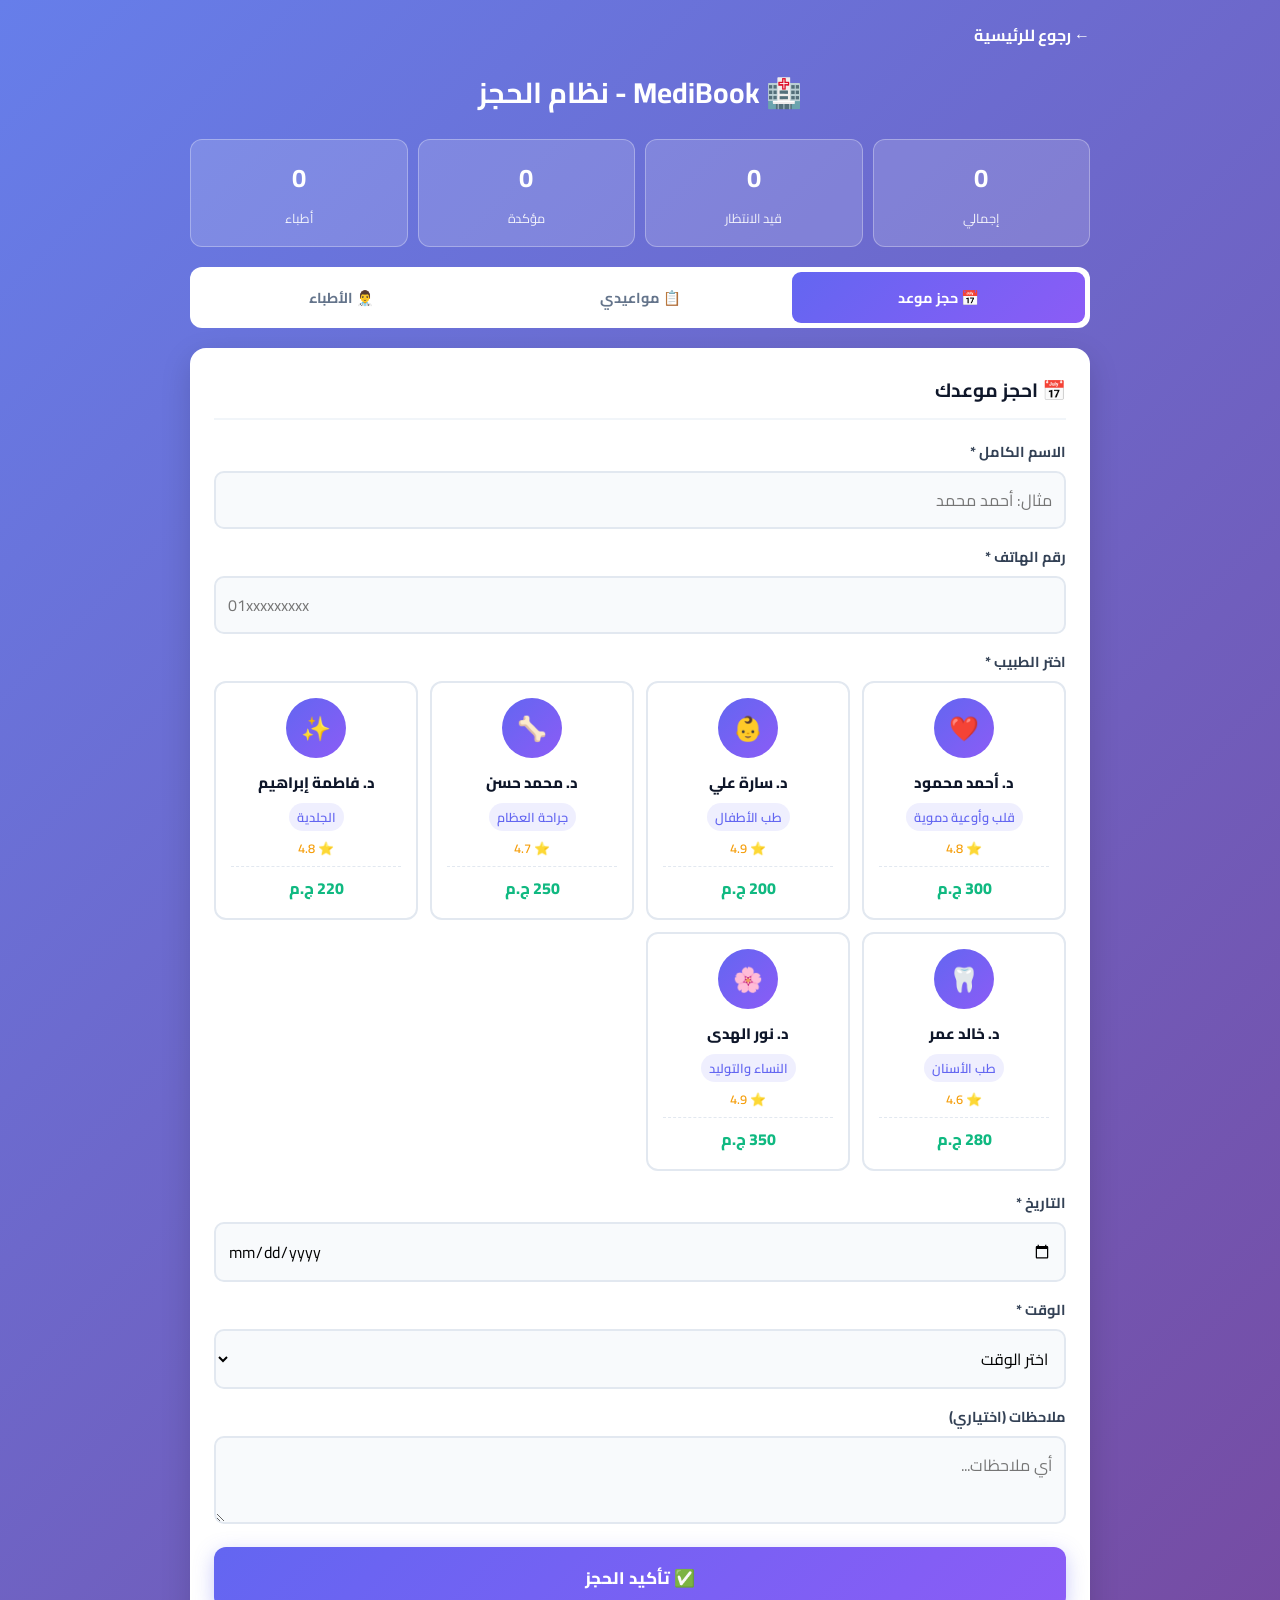
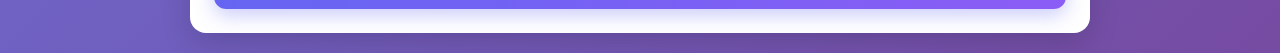
==== app.html @ c93f9eae "first upload first upload" ====
<!DOCTYPE html>
<html lang="ar" dir="rtl">
<head>
<meta charset="UTF-8">
<meta name="viewport" content="width=device-width, initial-scale=1.0">
<title>MediBook - حجز موعد</title>
<link href="https://fonts.googleapis.com/css2?family=Cairo:wght@400;700;800&display=swap" rel="stylesheet">
<style>
*{margin:0;padding:0;box-sizing:border-box;font-family:'Cairo',sans-serif}
body{background:linear-gradient(135deg,#667eea,#764ba2);min-height:100vh;padding:20px;color:#0f172a}
.wrap{max-width:900px;margin:0 auto}
h1{color:white;text-align:center;margin-bottom:20px;font-size:1.8rem}
.stats{display:grid;grid-template-columns:repeat(4,1fr);gap:10px;margin-bottom:20px}
.st{background:rgba(255,255,255,0.15);padding:14px;border-radius:12px;color:white;text-align:center;border:1px solid rgba(255,255,255,0.3)}
.st b{display:block;font-size:1.6rem}
.st span{font-size:0.8rem;opacity:0.9}
.tabs{display:flex;background:white;border-radius:12px;padding:5px;margin-bottom:20px;gap:5px}
.tab{flex:1;padding:12px;border:none;background:transparent;border-radius:9px;font-weight:700;color:#64748b;cursor:pointer;font-family:inherit;font-size:0.9rem}
.tab.on{background:linear-gradient(135deg,#6366f1,#8b5cf6);color:white}
.panel{background:white;border-radius:16px;padding:24px;box-shadow:0 10px 30px rgba(0,0,0,0.15);display:none}
.panel.on{display:block}
h2{font-size:1.2rem;margin-bottom:18px;padding-bottom:10px;border-bottom:2px solid #f1f5f9;color:#0f172a}
label{display:block;margin-bottom:6px;font-weight:700;color:#334155;font-size:0.9rem}
input,select,textarea{width:100%;padding:12px;border:2px solid #e2e8f0;border-radius:10px;font-size:1rem;font-family:inherit;background:#f8fafc;margin-bottom:14px}
input:focus,select:focus,textarea:focus{outline:none;border-color:#6366f1;background:white}
.grid{display:grid;grid-template-columns:repeat(auto-fill,minmax(180px,1fr));gap:12px;margin-bottom:18px}
.doc{border:2px solid #e2e8f0;border-radius:12px;padding:15px;text-align:center;cursor:pointer;position:relative;transition:0.3s}
.doc:hover{border-color:#6366f1;transform:translateY(-3px)}
.doc.sel{border-color:#6366f1;background:rgba(99,102,241,0.05);box-shadow:0 0 0 3px rgba(99,102,241,0.15)}
.doc.sel::after{content:'✓';position:absolute;top:8px;left:8px;background:#10b981;color:white;width:24px;height:24px;border-radius:50%;display:flex;align-items:center;justify-content:center;font-weight:bold;font-size:0.85rem}
.av{width:60px;height:60px;border-radius:50%;background:linear-gradient(135deg,#6366f1,#8b5cf6);color:white;display:flex;align-items:center;justify-content:center;font-size:1.5rem;margin:0 auto 10px}
.nm{font-weight:800;font-size:0.95rem;margin-bottom:4px}
.sp{color:#6366f1;font-size:0.8rem;font-weight:600;background:rgba(99,102,241,0.1);padding:2px 8px;border-radius:15px;display:inline-block;margin-bottom:5px}
.rt{color:#f59e0b;font-size:0.8rem;font-weight:600}
.pr{color:#10b981;font-weight:800;margin-top:6px;padding-top:6px;border-top:1px dashed #e2e8f0}
.btn{width:100%;padding:15px;background:linear-gradient(135deg,#6366f1,#8b5cf6);color:white;border:none;border-radius:12px;font-size:1.05rem;font-weight:800;cursor:pointer;font-family:inherit;box-shadow:0 6px 20px rgba(99,102,241,0.35)}
.btn:hover{transform:translateY(-2px);box-shadow:0 10px 30px rgba(99,102,241,0.5)}
.apt{border:2px solid #e2e8f0;border-radius:12px;padding:16px;margin-bottom:12px;display:flex;justify-content:space-between;gap:12px;flex-wrap:wrap;position:relative;overflow:hidden}
.apt::before{content:'';position:absolute;right:0;top:0;bottom:0;width:5px;background:#f59e0b}
.apt.confirmed::before{background:#10b981}
.apt.cancelled::before{background:#ef4444}
.apt.cancelled{opacity:0.6}
.apt-i{flex:1;min-width:200px}
.apt-i h4{margin-bottom:5px}
.apt-i p{color:#64748b;font-size:0.9rem;margin:3px 0}
.acts{display:flex;gap:6px;flex-wrap:wrap;align-items:flex-end}
.sm{padding:8px 14px;border:none;border-radius:8px;font-weight:700;font-size:0.85rem;cursor:pointer;font-family:inherit;color:white}
.grn{background:#10b981}.red{background:#ef4444}.blu{background:#3b82f6}
.bdg{padding:3px 10px;border-radius:15px;font-size:0.75rem;font-weight:700;display:inline-block}
.bdg.pending{background:#fef3c7;color:#92400e}
.bdg.confirmed{background:#d1fae5;color:#065f46}
.bdg.cancelled{background:#fee2e2;color:#991b1b}
.empty{text-align:center;color:#94a3b8;padding:40px;font-size:1rem}
.filter{display:flex;gap:8px;margin-bottom:16px;flex-wrap:wrap}
.flt{padding:8px 16px;border:2px solid #e2e8f0;background:white;border-radius:20px;font-weight:700;font-size:0.85rem;color:#64748b;cursor:pointer;font-family:inherit}
.flt.on{background:linear-gradient(135deg,#6366f1,#8b5cf6);color:white;border-color:transparent}
.toast{position:fixed;top:20px;left:50%;transform:translateX(-50%) translateY(-200px);background:#10b981;color:white;padding:15px 25px;border-radius:12px;font-weight:700;box-shadow:0 15px 40px rgba(0,0,0,0.25);z-index:9999;transition:0.4s;font-family:'Cairo',sans-serif;max-width:90%}
.toast.show{transform:translateX(-50%) translateY(0)}
.toast.err{background:#ef4444}
.back{color:white;text-decoration:none;font-weight:700;display:inline-block;margin-bottom:15px}
</style>
</head>
<body>
<div class="wrap">
<a href="index.html" class="back">← رجوع للرئيسية</a>
<h1>🏥 MediBook - نظام الحجز</h1>

<div class="stats">
  <div class="st"><b id="statTotal">0</b><span>إجمالي</span></div>
  <div class="st"><b id="statPending">0</b><span>قيد الانتظار</span></div>
  <div class="st"><b id="statConfirmed">0</b><span>مؤكدة</span></div>
  <div class="st"><b id="statDoctors">0</b><span>أطباء</span></div>
</div>

<div class="tabs">
  <button class="tab on" data-tab="booking">📅 حجز موعد</button>
  <button class="tab" data-tab="appointments">📋 مواعيدي</button>
  <button class="tab" data-tab="doctors">👨‍⚕️ الأطباء</button>
</div>

<div class="panel on" id="panel-booking">
  <h2>📅 احجز موعدك</h2>
  <label>الاسم الكامل *</label>
  <input type="text" id="pName" placeholder="مثال: أحمد محمد">
  <label>رقم الهاتف *</label>
  <input type="tel" id="pPhone" placeholder="01xxxxxxxxx">
  <label>اختر الطبيب *</label>
  <div class="grid" id="docsGrid"></div>
  <label>التاريخ *</label>
  <input type="date" id="pDate">
  <label>الوقت *</label>
  <select id="pTime">
    <option value="">اختر الوقت</option>
    <option>09:00 ص</option><option>10:00 ص</option><option>11:00 ص</option>
    <option>12:00 م</option><option>02:00 م</option><option>03:00 م</option>
    <option>04:00 م</option><option>05:00 م</option><option>06:00 م</option><option>07:00 م</option>
  </select>
  <label>ملاحظات (اختياري)</label>
  <textarea id="pNotes" rows="2" placeholder="أي ملاحظات..."></textarea>
  <button class="btn" id="bookBtn">✅ تأكيد الحجز</button>
</div>

<div class="panel" id="panel-appointments">
  <h2>📋 مواعيدي</h2>
  <div class="filter">
    <button class="flt on" data-filter="all">الكل</button>
    <button class="flt" data-filter="pending">⏳ قيد الانتظار</button>
    <button class="flt" data-filter="confirmed">✅ مؤكدة</button>
    <button class="flt" data-filter="cancelled">❌ ملغية</button>
  </div>
  <div id="aptsList"></div>
</div>

<div class="panel" id="panel-doctors">
  <h2>👨‍⚕️ فريقنا الطبي</h2>
  <div class="grid" id="allDocsGrid"></div>
</div>
</div>

<div class="toast" id="toast"></div>

<script>
var DOCTORS = [
  { id:1, name:'د. أحمد محمود', spec:'قلب وأوعية دموية', price:300, icon:'❤️', rating:4.8, exp:15 },
  { id:2, name:'د. سارة علي', spec:'طب الأطفال', price:200, icon:'👶', rating:4.9, exp:10 },
  { id:3, name:'د. محمد حسن', spec:'جراحة العظام', price:250, icon:'🦴', rating:4.7, exp:12 },
  { id:4, name:'د. فاطمة إبراهيم', spec:'الجلدية', price:220, icon:'✨', rating:4.8, exp:8 },
  { id:5, name:'د. خالد عمر', spec:'طب الأسنان', price:280, icon:'🦷', rating:4.6, exp:14 },
  { id:6, name:'د. نور الهدى', spec:'النساء والتوليد', price:350, icon:'🌸', rating:4.9, exp:18 }
];
var selectedDoctorId = null;
var appointments = [];
var currentFilter = 'all';

function loadData() {
  try { appointments = JSON.parse(localStorage.getItem('medibook_appointments') || '[]'); } catch(e) { appointments = []; }
}
function saveData() {
  try { localStorage.setItem('medibook_appointments', JSON.stringify(appointments)); } catch(e) {}
}
function showToast(msg, isError) {
  var t = document.getElementById('toast');
  t.textContent = msg;
  t.className = 'toast show' + (isError ? ' err' : '');
  setTimeout(function() { t.className = 'toast' + (isError ? ' err' : ''); }, 2500);
}
function switchTab(name) {
  var tabs = document.querySelectorAll('.tab');
  var panels = document.querySelectorAll('.panel');
  for (var i = 0; i < tabs.length; i++) tabs[i].classList.remove('on');
  for (var j = 0; j < panels.length; j++) panels[j].classList.remove('on');
  document.querySelector('.tab[data-tab="' + name + '"]').classList.add('on');
  document.getElementById('panel-' + name).classList.add('on');
  if (name === 'appointments') renderAppointments();
  if (name === 'doctors') renderAllDoctors();
}
// function renderDoctors() {
//   var grid = document.getElementById('docsGrid');
//   var html = '';
//   for (var i = 0; i < DOCTORS.length; i++) {
//     var d = DOCTORS[i];
//     var sel = (selectedDoctorId === d.id) ? ' sel' : '';
//     html += '<div class="doc' + sel + '" data-id="' + d.id + '">' +
//       '<div class="av">' + d.icon + '</div>' +
//       '<div class="nm">' + d.name + '</div>' +
//       '<div class="sp">' + d.spec + '</div>' +
//       '<div class="rt">⭐ ' + d.rating + '</div>' +
//       '<div class="pr">' + d.price + ' ج.م</div>' +
//     '</div>';
//   }
//   grid.innerHTML = html;
//   var cards = grid.querySelectorAll('.doc');
//   for (var j = 0; j < cards.length; j++) {
//     cards[j].addEventListener('click', function() {
//       selectDoctor(parseInt(this.getAttribute('data-id')));
//     });
//   }
// }
// function renderAllDoctors() {
//   var grid = document.getElementById('allDocsGrid');
//   var html = '';
//   for (var i = 0; i < DOCTORS.length; i++) {
//     var d = DOCTORS[i];
//     html += '<div class="doc" style="cursor:default">' +
//       '<div class="av">' + d.icon + '</div>' +
//       '<div class="nm">' + d.name + '</div>' +
//       '<div class="sp">' + d.spec + '</div>' +
//       '<div class="rt">⭐ ' + d.rating + ' (' + d.exp + ' سنة)</div>' +
//       '<div class="pr">' + d.price + ' ج.م</div>' +
//     '</div>';
//   }
//   grid.innerHTML = html;
// }
function renderDoctors() {
  var grid = document.getElementById('docsGrid');
  var html = '';
  var availableCount = 0;
  
  // جلب أسماء الأطباء اللي عندهم حجز نشط (pending أو confirmed)
  var bookedDoctors = [];
  for (var k = 0; k < appointments.length; k++) {
    if (appointments[k].status === 'pending' || appointments[k].status === 'confirmed') {
      bookedDoctors.push(appointments[k].doctorName);
    }
  }
  
  for (var i = 0; i < DOCTORS.length; i++) {
    var d = DOCTORS[i];
    
    // تخطي الدكتور لو عنده حجز نشط
    if (bookedDoctors.indexOf(d.name) !== -1) continue;
    
    availableCount++;
    var sel = (selectedDoctorId === d.id) ? ' sel' : '';
    html += '<div class="doc' + sel + '" data-id="' + d.id + '">' +
      '<div class="av">' + d.icon + '</div>' +
      '<div class="nm">' + d.name + '</div>' +
      '<div class="sp">' + d.spec + '</div>' +
      '<div class="rt">⭐ ' + d.rating + '</div>' +
      '<div class="pr">' + d.price + ' ج.م</div>' +
    '</div>';
  }
  
  // لو كل الأطباء محجوزين
  if (availableCount === 0) {
    html = '<div style="grid-column:1/-1;text-align:center;padding:30px;color:#94a3b8;">' +
           '<div style="font-size:3rem;margin-bottom:10px;">😔</div>' +
           '<h3 style="color:#0f172a;margin-bottom:8px;">كل الأطباء محجوزين حالياً</h3>' +
           '<p>من فضلك ألغِ حجز سابق أو انتظر تأكيد الموعد</p>' +
           '</div>';
  }
  
  grid.innerHTML = html;
  var cards = grid.querySelectorAll('.doc');
  for (var j = 0; j < cards.length; j++) {
    cards[j].addEventListener('click', function() {
      selectDoctor(parseInt(this.getAttribute('data-id')));
    });
  }
}
function selectDoctor(id) {
  selectedDoctorId = id;
  var cards = document.querySelectorAll('#docsGrid .doc');
  for (var i = 0; i < cards.length; i++) {
    if (parseInt(cards[i].getAttribute('data-id')) === id) cards[i].classList.add('sel');
    else cards[i].classList.remove('sel');
  }
}
function bookAppointment() {
  var name = document.getElementById('pName').value.trim();
  var phone = document.getElementById('pPhone').value.trim();
  var date = document.getElementById('pDate').value;
  var time = document.getElementById('pTime').value;
  var notes = document.getElementById('pNotes').value.trim();
  
  if (!name) { showToast('❌ أدخل الاسم', true); return; }
  if (!phone || !/^01[0-9]{9}$/.test(phone)) { showToast('❌ رقم هاتف غير صحيح', true); return; }
  if (!selectedDoctorId) { showToast('❌ اختر طبيباً', true); return; }
  if (!date) { showToast('❌ اختر التاريخ', true); return; }
  if (!time) { showToast('❌ اختر الوقت', true); return; }
  
  var doctor = null;
  for (var i = 0; i < DOCTORS.length; i++) {
    if (DOCTORS[i].id === selectedDoctorId) { doctor = DOCTORS[i]; break; }
  }
  if (!doctor) { showToast('❌ خطأ', true); return; }
  
  for (var k = 0; k < appointments.length; k++) {
    var a = appointments[k];
    if (a.doctorName === doctor.name && a.date === date && a.time === time && a.status !== 'cancelled') {
      showToast('⚠️ هذا الوقت محجوز', true); return;
    }
  }
  
  appointments.push({
    id: Date.now(), patientName: name, phone: phone,
    doctorName: doctor.name, doctorSpec: doctor.spec, doctorIcon: doctor.icon,
    price: doctor.price, date: date, time: time, notes: notes,
    status: 'pending', createdAt: new Date().toISOString()
  });
  saveData(); updateStats();
  showToast('✅ تم حجز الموعد بنجاح');
  document.getElementById('pName').value = '';
  document.getElementById('pPhone').value = '';
  document.getElementById('pDate').value = '';
  document.getElementById('pTime').value = '';
  document.getElementById('pNotes').value = '';
  selectedDoctorId = null;
  var cards = document.querySelectorAll('#docsGrid .doc');
  for (var x = 0; x < cards.length; x++) cards[x].classList.remove('sel');
  setTimeout(function() { switchTab('appointments'); }, 1200);
}
function renderAppointments() {
  var list = document.getElementById('aptsList');
  var filtered = [];
  for (var i = 0; i < appointments.length; i++) {
    if (currentFilter === 'all' || appointments[i].status === currentFilter) filtered.push(appointments[i]);
  }
  filtered.sort(function(a, b) { return b.createdAt.localeCompare(a.createdAt); });
  if (filtered.length === 0) {
    list.innerHTML = '<div class="empty">📭 لا توجد مواعيد</div>';
    return;
  }
  var statusText = { pending:'⏳ قيد الانتظار', confirmed:'✅ مؤكد', cancelled:'❌ ملغي' };
  var html = '';
  for (var j = 0; j < filtered.length; j++) {
    var a = filtered[j];
    var btns = '';
    if (a.status === 'pending') {
      btns = '<button class="sm grn" data-a="confirm" data-id="' + a.id + '">✔️ تأكيد</button>' +
             '<button class="sm red" data-a="cancel" data-id="' + a.id + '">✖️ إلغاء</button>';
    } else if (a.status === 'confirmed') {
      btns = '<button class="sm blu" data-a="print" data-id="' + a.id + '">🖨️ طباعة</button>' +
             '<button class="sm red" data-a="cancel" data-id="' + a.id + '">✖️ إلغاء</button>';
    } else {
      btns = '<button class="sm red" data-a="delete" data-id="' + a.id + '">🗑️ حذف</button>';
    }
    html += '<div class="apt ' + a.status + '">' +
      '<div class="apt-i">' +
        '<h4>' + a.doctorIcon + ' ' + a.doctorName + '</h4>' +
        '<p>👤 ' + a.patientName + ' | 📞 ' + a.phone + '</p>' +
        '<p>📅 ' + a.date + ' ⏰ ' + a.time + ' | 💰 ' + a.price + ' ج.م</p>' +
        '<p><span class="bdg ' + a.status + '">' + statusText[a.status] + '</span></p>' +
        (a.notes ? '<p>📝 ' + a.notes + '</p>' : '') +
      '</div>' +
      '<div class="acts">' + btns + '</div>' +
    '</div>';
  }
  list.innerHTML = html;
  var actionBtns = list.querySelectorAll('[data-a]');
  for (var x = 0; x < actionBtns.length; x++) {
    actionBtns[x].addEventListener('click', function() {
      var act = this.getAttribute('data-a');
      var id = parseInt(this.getAttribute('data-id'));
      if (act === 'confirm') confirmApt(id);
      else if (act === 'cancel') cancelApt(id);
      else if (act === 'delete') deleteApt(id);
      else if (act === 'print') printApt(id);
    });
  }
}
function confirmApt(id) {
  for (var i = 0; i < appointments.length; i++) {
    if (appointments[i].id === id) { appointments[i].status = 'confirmed'; break; }
  }
  saveData(); updateStats(); renderAppointments();
  showToast('✅ تم التأكيد');
}
function cancelApt(id) {
  if (!confirm('إلغاء الموعد؟')) return;
  for (var i = 0; i < appointments.length; i++) {
    if (appointments[i].id === id) { appointments[i].status = 'cancelled'; break; }
  }
  saveData(); updateStats(); renderAppointments();
  showToast('تم الإلغاء', true);
}
function deleteApt(id) {
  if (!confirm('حذف الموعد؟')) return;
  var arr = [];
  for (var i = 0; i < appointments.length; i++) {
    if (appointments[i].id !== id) arr.push(appointments[i]);
  }
  appointments = arr;
  saveData(); updateStats(); renderAppointments();
  showToast('🗑️ تم الحذف');
}
function printApt(id) {
  var a = null;
  for (var i = 0; i < appointments.length; i++) {
    if (appointments[i].id === id) { a = appointments[i]; break; }
  }
  if (!a) return;
  var w = window.open('', '', 'width=600,height=700');
  w.document.write('<html dir="rtl"><head><title>تذكرة</title><style>body{font-family:Arial;padding:30px}.t{border:3px dashed #6366f1;border-radius:15px;padding:25px}h1{color:#6366f1;text-align:center}.r{display:flex;justify-content:space-between;padding:10px 0;border-bottom:1px solid #eee}.l{font-weight:bold;color:#666}</style></head><body><div class="t"><h1>🏥 MediBook</h1><div class="r"><span class="l">الطبيب:</span><span>' + a.doctorIcon + ' ' + a.doctorName + '</span></div><div class="r"><span class="l">التخصص:</span><span>' + a.doctorSpec + '</span></div><div class="r"><span class="l">المريض:</span><span>' + a.patientName + '</span></div><div class="r"><span class="l">الهاتف:</span><span>' + a.phone + '</span></div><div class="r"><span class="l">التاريخ:</span><span>' + a.date + '</span></div><div class="r"><span class="l">الوقت:</span><span>' + a.time + '</span></div><div class="r"><span class="l">السعر:</span><span>' + a.price + ' ج.م</span></div></div><script>window.print();<\/script></body></html>');
  w.document.close();
}
function updateStats() {
  document.getElementById('statTotal').textContent = appointments.length;
  var p = 0, c = 0;
  for (var i = 0; i < appointments.length; i++) {
    if (appointments[i].status === 'pending') p++;
    if (appointments[i].status === 'confirmed') c++;
  }
  document.getElementById('statPending').textContent = p;
  document.getElementById('statConfirmed').textContent = c;
  document.getElementById('statDoctors').textContent = DOCTORS.length;
}
function init() {
  loadData();
  var tabs = document.querySelectorAll('.tab');
  for (var i = 0; i < tabs.length; i++) {
    tabs[i].addEventListener('click', function() {
      switchTab(this.getAttribute('data-tab'));
    });
  }
  var filters = document.querySelectorAll('.flt');
  for (var j = 0; j < filters.length; j++) {
    filters[j].addEventListener('click', function() {
      var all = document.querySelectorAll('.flt');
      for (var x = 0; x < all.length; x++) all[x].classList.remove('on');
      this.classList.add('on');
      currentFilter = this.getAttribute('data-filter');
      renderAppointments();
    });
  }
  document.getElementById('bookBtn').addEventListener('click', bookAppointment);
  document.getElementById('pDate').min = new Date().toISOString().split('T')[0];
  renderDoctors();
  renderAllDoctors();
  updateStats();
}
if (document.readyState === 'loading') document.addEventListener('DOMContentLoaded', init);
else init();
</script>
</body>
</html>
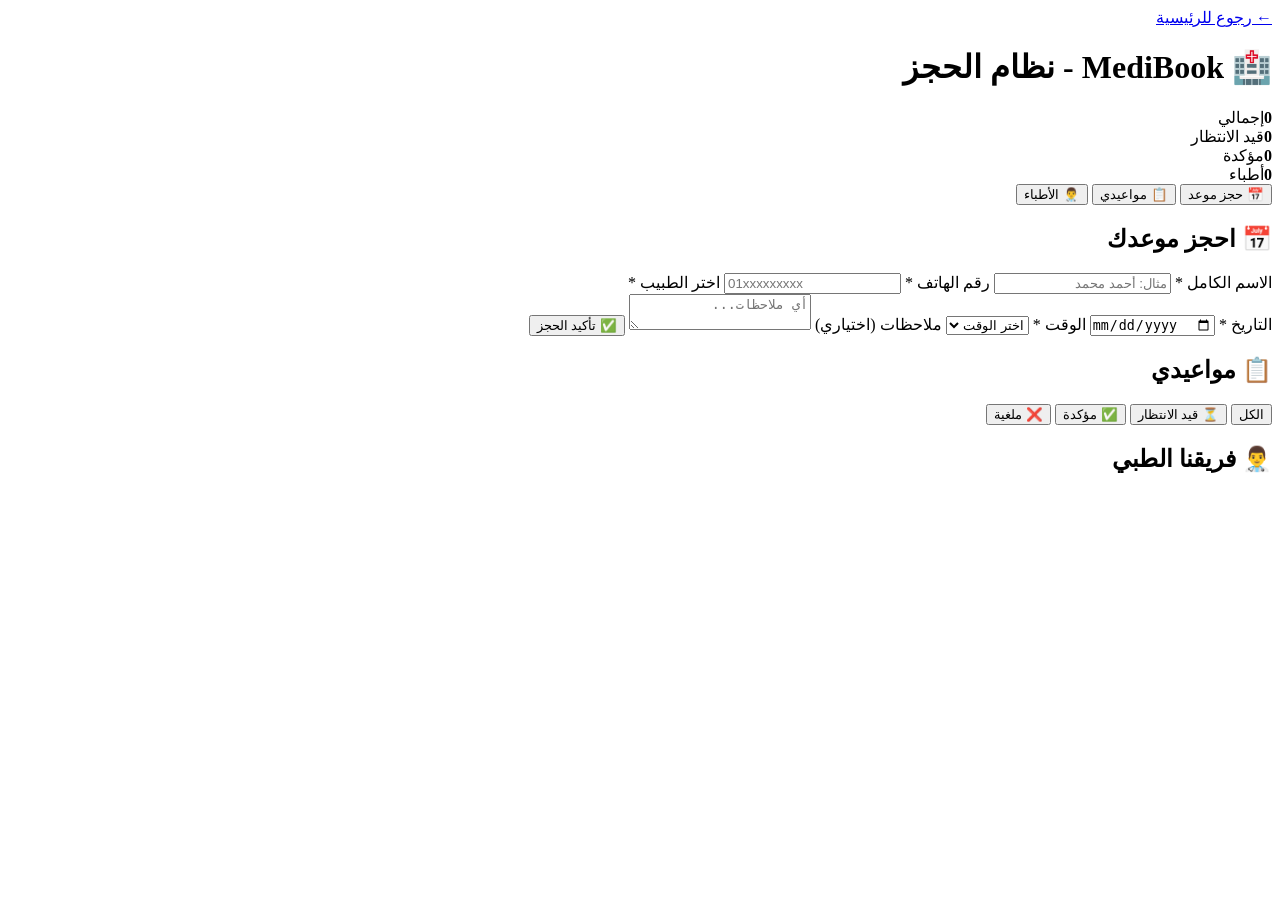
==== commit 36504b2b: "Add files via upload Added new files" ====
--- a/app.html
+++ b/app.html
@@ -5,60 +5,8 @@
 <meta name="viewport" content="width=device-width, initial-scale=1.0">
 <title>MediBook - حجز موعد</title>
 <link href="https://fonts.googleapis.com/css2?family=Cairo:wght@400;700;800&display=swap" rel="stylesheet">
-<style>
-*{margin:0;padding:0;box-sizing:border-box;font-family:'Cairo',sans-serif}
-body{background:linear-gradient(135deg,#667eea,#764ba2);min-height:100vh;padding:20px;color:#0f172a}
-.wrap{max-width:900px;margin:0 auto}
-h1{color:white;text-align:center;margin-bottom:20px;font-size:1.8rem}
-.stats{display:grid;grid-template-columns:repeat(4,1fr);gap:10px;margin-bottom:20px}
-.st{background:rgba(255,255,255,0.15);padding:14px;border-radius:12px;color:white;text-align:center;border:1px solid rgba(255,255,255,0.3)}
-.st b{display:block;font-size:1.6rem}
-.st span{font-size:0.8rem;opacity:0.9}
-.tabs{display:flex;background:white;border-radius:12px;padding:5px;margin-bottom:20px;gap:5px}
-.tab{flex:1;padding:12px;border:none;background:transparent;border-radius:9px;font-weight:700;color:#64748b;cursor:pointer;font-family:inherit;font-size:0.9rem}
-.tab.on{background:linear-gradient(135deg,#6366f1,#8b5cf6);color:white}
-.panel{background:white;border-radius:16px;padding:24px;box-shadow:0 10px 30px rgba(0,0,0,0.15);display:none}
-.panel.on{display:block}
-h2{font-size:1.2rem;margin-bottom:18px;padding-bottom:10px;border-bottom:2px solid #f1f5f9;color:#0f172a}
-label{display:block;margin-bottom:6px;font-weight:700;color:#334155;font-size:0.9rem}
-input,select,textarea{width:100%;padding:12px;border:2px solid #e2e8f0;border-radius:10px;font-size:1rem;font-family:inherit;background:#f8fafc;margin-bottom:14px}
-input:focus,select:focus,textarea:focus{outline:none;border-color:#6366f1;background:white}
-.grid{display:grid;grid-template-columns:repeat(auto-fill,minmax(180px,1fr));gap:12px;margin-bottom:18px}
-.doc{border:2px solid #e2e8f0;border-radius:12px;padding:15px;text-align:center;cursor:pointer;position:relative;transition:0.3s}
-.doc:hover{border-color:#6366f1;transform:translateY(-3px)}
-.doc.sel{border-color:#6366f1;background:rgba(99,102,241,0.05);box-shadow:0 0 0 3px rgba(99,102,241,0.15)}
-.doc.sel::after{content:'✓';position:absolute;top:8px;left:8px;background:#10b981;color:white;width:24px;height:24px;border-radius:50%;display:flex;align-items:center;justify-content:center;font-weight:bold;font-size:0.85rem}
-.av{width:60px;height:60px;border-radius:50%;background:linear-gradient(135deg,#6366f1,#8b5cf6);color:white;display:flex;align-items:center;justify-content:center;font-size:1.5rem;margin:0 auto 10px}
-.nm{font-weight:800;font-size:0.95rem;margin-bottom:4px}
-.sp{color:#6366f1;font-size:0.8rem;font-weight:600;background:rgba(99,102,241,0.1);padding:2px 8px;border-radius:15px;display:inline-block;margin-bottom:5px}
-.rt{color:#f59e0b;font-size:0.8rem;font-weight:600}
-.pr{color:#10b981;font-weight:800;margin-top:6px;padding-top:6px;border-top:1px dashed #e2e8f0}
-.btn{width:100%;padding:15px;background:linear-gradient(135deg,#6366f1,#8b5cf6);color:white;border:none;border-radius:12px;font-size:1.05rem;font-weight:800;cursor:pointer;font-family:inherit;box-shadow:0 6px 20px rgba(99,102,241,0.35)}
-.btn:hover{transform:translateY(-2px);box-shadow:0 10px 30px rgba(99,102,241,0.5)}
-.apt{border:2px solid #e2e8f0;border-radius:12px;padding:16px;margin-bottom:12px;display:flex;justify-content:space-between;gap:12px;flex-wrap:wrap;position:relative;overflow:hidden}
-.apt::before{content:'';position:absolute;right:0;top:0;bottom:0;width:5px;background:#f59e0b}
-.apt.confirmed::before{background:#10b981}
-.apt.cancelled::before{background:#ef4444}
-.apt.cancelled{opacity:0.6}
-.apt-i{flex:1;min-width:200px}
-.apt-i h4{margin-bottom:5px}
-.apt-i p{color:#64748b;font-size:0.9rem;margin:3px 0}
-.acts{display:flex;gap:6px;flex-wrap:wrap;align-items:flex-end}
-.sm{padding:8px 14px;border:none;border-radius:8px;font-weight:700;font-size:0.85rem;cursor:pointer;font-family:inherit;color:white}
-.grn{background:#10b981}.red{background:#ef4444}.blu{background:#3b82f6}
-.bdg{padding:3px 10px;border-radius:15px;font-size:0.75rem;font-weight:700;display:inline-block}
-.bdg.pending{background:#fef3c7;color:#92400e}
-.bdg.confirmed{background:#d1fae5;color:#065f46}
-.bdg.cancelled{background:#fee2e2;color:#991b1b}
-.empty{text-align:center;color:#94a3b8;padding:40px;font-size:1rem}
-.filter{display:flex;gap:8px;margin-bottom:16px;flex-wrap:wrap}
-.flt{padding:8px 16px;border:2px solid #e2e8f0;background:white;border-radius:20px;font-weight:700;font-size:0.85rem;color:#64748b;cursor:pointer;font-family:inherit}
-.flt.on{background:linear-gradient(135deg,#6366f1,#8b5cf6);color:white;border-color:transparent}
-.toast{position:fixed;top:20px;left:50%;transform:translateX(-50%) translateY(-200px);background:#10b981;color:white;padding:15px 25px;border-radius:12px;font-weight:700;box-shadow:0 15px 40px rgba(0,0,0,0.25);z-index:9999;transition:0.4s;font-family:'Cairo',sans-serif;max-width:90%}
-.toast.show{transform:translateX(-50%) translateY(0)}
-.toast.err{background:#ef4444}
-.back{color:white;text-decoration:none;font-weight:700;display:inline-block;margin-bottom:15px}
-</style>
+<link rel="stylesheet" href="css/main.css"> 
+
 </head>
 <body>
 <div class="wrap">
@@ -119,298 +67,9 @@
 
 <div class="toast" id="toast"></div>
 
-<script>
-var DOCTORS = [
-  { id:1, name:'د. أحمد محمود', spec:'قلب وأوعية دموية', price:300, icon:'❤️', rating:4.8, exp:15 },
-  { id:2, name:'د. سارة علي', spec:'طب الأطفال', price:200, icon:'👶', rating:4.9, exp:10 },
-  { id:3, name:'د. محمد حسن', spec:'جراحة العظام', price:250, icon:'🦴', rating:4.7, exp:12 },
-  { id:4, name:'د. فاطمة إبراهيم', spec:'الجلدية', price:220, icon:'✨', rating:4.8, exp:8 },
-  { id:5, name:'د. خالد عمر', spec:'طب الأسنان', price:280, icon:'🦷', rating:4.6, exp:14 },
-  { id:6, name:'د. نور الهدى', spec:'النساء والتوليد', price:350, icon:'🌸', rating:4.9, exp:18 }
-];
-var selectedDoctorId = null;
-var appointments = [];
-var currentFilter = 'all';
+<script src="js/app.js"></script>
 
-function loadData() {
-  try { appointments = JSON.parse(localStorage.getItem('medibook_appointments') || '[]'); } catch(e) { appointments = []; }
-}
-function saveData() {
-  try { localStorage.setItem('medibook_appointments', JSON.stringify(appointments)); } catch(e) {}
-}
-function showToast(msg, isError) {
-  var t = document.getElementById('toast');
-  t.textContent = msg;
-  t.className = 'toast show' + (isError ? ' err' : '');
-  setTimeout(function() { t.className = 'toast' + (isError ? ' err' : ''); }, 2500);
-}
-function switchTab(name) {
-  var tabs = document.querySelectorAll('.tab');
-  var panels = document.querySelectorAll('.panel');
-  for (var i = 0; i < tabs.length; i++) tabs[i].classList.remove('on');
-  for (var j = 0; j < panels.length; j++) panels[j].classList.remove('on');
-  document.querySelector('.tab[data-tab="' + name + '"]').classList.add('on');
-  document.getElementById('panel-' + name).classList.add('on');
-  if (name === 'appointments') renderAppointments();
-  if (name === 'doctors') renderAllDoctors();
-}
-// function renderDoctors() {
-//   var grid = document.getElementById('docsGrid');
-//   var html = '';
-//   for (var i = 0; i < DOCTORS.length; i++) {
-//     var d = DOCTORS[i];
-//     var sel = (selectedDoctorId === d.id) ? ' sel' : '';
-//     html += '<div class="doc' + sel + '" data-id="' + d.id + '">' +
-//       '<div class="av">' + d.icon + '</div>' +
-//       '<div class="nm">' + d.name + '</div>' +
-//       '<div class="sp">' + d.spec + '</div>' +
-//       '<div class="rt">⭐ ' + d.rating + '</div>' +
-//       '<div class="pr">' + d.price + ' ج.م</div>' +
-//     '</div>';
-//   }
-//   grid.innerHTML = html;
-//   var cards = grid.querySelectorAll('.doc');
-//   for (var j = 0; j < cards.length; j++) {
-//     cards[j].addEventListener('click', function() {
-//       selectDoctor(parseInt(this.getAttribute('data-id')));
-//     });
-//   }
-// }
-// function renderAllDoctors() {
-//   var grid = document.getElementById('allDocsGrid');
-//   var html = '';
-//   for (var i = 0; i < DOCTORS.length; i++) {
-//     var d = DOCTORS[i];
-//     html += '<div class="doc" style="cursor:default">' +
-//       '<div class="av">' + d.icon + '</div>' +
-//       '<div class="nm">' + d.name + '</div>' +
-//       '<div class="sp">' + d.spec + '</div>' +
-//       '<div class="rt">⭐ ' + d.rating + ' (' + d.exp + ' سنة)</div>' +
-//       '<div class="pr">' + d.price + ' ج.م</div>' +
-//     '</div>';
-//   }
-//   grid.innerHTML = html;
-// }
-function renderDoctors() {
-  var grid = document.getElementById('docsGrid');
-  var html = '';
-  var availableCount = 0;
-  
-  // جلب أسماء الأطباء اللي عندهم حجز نشط (pending أو confirmed)
-  var bookedDoctors = [];
-  for (var k = 0; k < appointments.length; k++) {
-    if (appointments[k].status === 'pending' || appointments[k].status === 'confirmed') {
-      bookedDoctors.push(appointments[k].doctorName);
-    }
-  }
-  
-  for (var i = 0; i < DOCTORS.length; i++) {
-    var d = DOCTORS[i];
-    
-    // تخطي الدكتور لو عنده حجز نشط
-    if (bookedDoctors.indexOf(d.name) !== -1) continue;
-    
-    availableCount++;
-    var sel = (selectedDoctorId === d.id) ? ' sel' : '';
-    html += '<div class="doc' + sel + '" data-id="' + d.id + '">' +
-      '<div class="av">' + d.icon + '</div>' +
-      '<div class="nm">' + d.name + '</div>' +
-      '<div class="sp">' + d.spec + '</div>' +
-      '<div class="rt">⭐ ' + d.rating + '</div>' +
-      '<div class="pr">' + d.price + ' ج.م</div>' +
-    '</div>';
-  }
-  
-  // لو كل الأطباء محجوزين
-  if (availableCount === 0) {
-    html = '<div style="grid-column:1/-1;text-align:center;padding:30px;color:#94a3b8;">' +
-           '<div style="font-size:3rem;margin-bottom:10px;">😔</div>' +
-           '<h3 style="color:#0f172a;margin-bottom:8px;">كل الأطباء محجوزين حالياً</h3>' +
-           '<p>من فضلك ألغِ حجز سابق أو انتظر تأكيد الموعد</p>' +
-           '</div>';
-  }
-  
-  grid.innerHTML = html;
-  var cards = grid.querySelectorAll('.doc');
-  for (var j = 0; j < cards.length; j++) {
-    cards[j].addEventListener('click', function() {
-      selectDoctor(parseInt(this.getAttribute('data-id')));
-    });
-  }
-}
-function selectDoctor(id) {
-  selectedDoctorId = id;
-  var cards = document.querySelectorAll('#docsGrid .doc');
-  for (var i = 0; i < cards.length; i++) {
-    if (parseInt(cards[i].getAttribute('data-id')) === id) cards[i].classList.add('sel');
-    else cards[i].classList.remove('sel');
-  }
-}
-function bookAppointment() {
-  var name = document.getElementById('pName').value.trim();
-  var phone = document.getElementById('pPhone').value.trim();
-  var date = document.getElementById('pDate').value;
-  var time = document.getElementById('pTime').value;
-  var notes = document.getElementById('pNotes').value.trim();
-  
-  if (!name) { showToast('❌ أدخل الاسم', true); return; }
-  if (!phone || !/^01[0-9]{9}$/.test(phone)) { showToast('❌ رقم هاتف غير صحيح', true); return; }
-  if (!selectedDoctorId) { showToast('❌ اختر طبيباً', true); return; }
-  if (!date) { showToast('❌ اختر التاريخ', true); return; }
-  if (!time) { showToast('❌ اختر الوقت', true); return; }
-  
-  var doctor = null;
-  for (var i = 0; i < DOCTORS.length; i++) {
-    if (DOCTORS[i].id === selectedDoctorId) { doctor = DOCTORS[i]; break; }
-  }
-  if (!doctor) { showToast('❌ خطأ', true); return; }
-  
-  for (var k = 0; k < appointments.length; k++) {
-    var a = appointments[k];
-    if (a.doctorName === doctor.name && a.date === date && a.time === time && a.status !== 'cancelled') {
-      showToast('⚠️ هذا الوقت محجوز', true); return;
-    }
-  }
-  
-  appointments.push({
-    id: Date.now(), patientName: name, phone: phone,
-    doctorName: doctor.name, doctorSpec: doctor.spec, doctorIcon: doctor.icon,
-    price: doctor.price, date: date, time: time, notes: notes,
-    status: 'pending', createdAt: new Date().toISOString()
-  });
-  saveData(); updateStats();
-  showToast('✅ تم حجز الموعد بنجاح');
-  document.getElementById('pName').value = '';
-  document.getElementById('pPhone').value = '';
-  document.getElementById('pDate').value = '';
-  document.getElementById('pTime').value = '';
-  document.getElementById('pNotes').value = '';
-  selectedDoctorId = null;
-  var cards = document.querySelectorAll('#docsGrid .doc');
-  for (var x = 0; x < cards.length; x++) cards[x].classList.remove('sel');
-  setTimeout(function() { switchTab('appointments'); }, 1200);
-}
-function renderAppointments() {
-  var list = document.getElementById('aptsList');
-  var filtered = [];
-  for (var i = 0; i < appointments.length; i++) {
-    if (currentFilter === 'all' || appointments[i].status === currentFilter) filtered.push(appointments[i]);
-  }
-  filtered.sort(function(a, b) { return b.createdAt.localeCompare(a.createdAt); });
-  if (filtered.length === 0) {
-    list.innerHTML = '<div class="empty">📭 لا توجد مواعيد</div>';
-    return;
-  }
-  var statusText = { pending:'⏳ قيد الانتظار', confirmed:'✅ مؤكد', cancelled:'❌ ملغي' };
-  var html = '';
-  for (var j = 0; j < filtered.length; j++) {
-    var a = filtered[j];
-    var btns = '';
-    if (a.status === 'pending') {
-      btns = '<button class="sm grn" data-a="confirm" data-id="' + a.id + '">✔️ تأكيد</button>' +
-             '<button class="sm red" data-a="cancel" data-id="' + a.id + '">✖️ إلغاء</button>';
-    } else if (a.status === 'confirmed') {
-      btns = '<button class="sm blu" data-a="print" data-id="' + a.id + '">🖨️ طباعة</button>' +
-             '<button class="sm red" data-a="cancel" data-id="' + a.id + '">✖️ إلغاء</button>';
-    } else {
-      btns = '<button class="sm red" data-a="delete" data-id="' + a.id + '">🗑️ حذف</button>';
-    }
-    html += '<div class="apt ' + a.status + '">' +
-      '<div class="apt-i">' +
-        '<h4>' + a.doctorIcon + ' ' + a.doctorName + '</h4>' +
-        '<p>👤 ' + a.patientName + ' | 📞 ' + a.phone + '</p>' +
-        '<p>📅 ' + a.date + ' ⏰ ' + a.time + ' | 💰 ' + a.price + ' ج.م</p>' +
-        '<p><span class="bdg ' + a.status + '">' + statusText[a.status] + '</span></p>' +
-        (a.notes ? '<p>📝 ' + a.notes + '</p>' : '') +
-      '</div>' +
-      '<div class="acts">' + btns + '</div>' +
-    '</div>';
-  }
-  list.innerHTML = html;
-  var actionBtns = list.querySelectorAll('[data-a]');
-  for (var x = 0; x < actionBtns.length; x++) {
-    actionBtns[x].addEventListener('click', function() {
-      var act = this.getAttribute('data-a');
-      var id = parseInt(this.getAttribute('data-id'));
-      if (act === 'confirm') confirmApt(id);
-      else if (act === 'cancel') cancelApt(id);
-      else if (act === 'delete') deleteApt(id);
-      else if (act === 'print') printApt(id);
-    });
-  }
-}
-function confirmApt(id) {
-  for (var i = 0; i < appointments.length; i++) {
-    if (appointments[i].id === id) { appointments[i].status = 'confirmed'; break; }
-  }
-  saveData(); updateStats(); renderAppointments();
-  showToast('✅ تم التأكيد');
-}
-function cancelApt(id) {
-  if (!confirm('إلغاء الموعد؟')) return;
-  for (var i = 0; i < appointments.length; i++) {
-    if (appointments[i].id === id) { appointments[i].status = 'cancelled'; break; }
-  }
-  saveData(); updateStats(); renderAppointments();
-  showToast('تم الإلغاء', true);
-}
-function deleteApt(id) {
-  if (!confirm('حذف الموعد؟')) return;
-  var arr = [];
-  for (var i = 0; i < appointments.length; i++) {
-    if (appointments[i].id !== id) arr.push(appointments[i]);
-  }
-  appointments = arr;
-  saveData(); updateStats(); renderAppointments();
-  showToast('🗑️ تم الحذف');
-}
-function printApt(id) {
-  var a = null;
-  for (var i = 0; i < appointments.length; i++) {
-    if (appointments[i].id === id) { a = appointments[i]; break; }
-  }
-  if (!a) return;
-  var w = window.open('', '', 'width=600,height=700');
-  w.document.write('<html dir="rtl"><head><title>تذكرة</title><style>body{font-family:Arial;padding:30px}.t{border:3px dashed #6366f1;border-radius:15px;padding:25px}h1{color:#6366f1;text-align:center}.r{display:flex;justify-content:space-between;padding:10px 0;border-bottom:1px solid #eee}.l{font-weight:bold;color:#666}</style></head><body><div class="t"><h1>🏥 MediBook</h1><div class="r"><span class="l">الطبيب:</span><span>' + a.doctorIcon + ' ' + a.doctorName + '</span></div><div class="r"><span class="l">التخصص:</span><span>' + a.doctorSpec + '</span></div><div class="r"><span class="l">المريض:</span><span>' + a.patientName + '</span></div><div class="r"><span class="l">الهاتف:</span><span>' + a.phone + '</span></div><div class="r"><span class="l">التاريخ:</span><span>' + a.date + '</span></div><div class="r"><span class="l">الوقت:</span><span>' + a.time + '</span></div><div class="r"><span class="l">السعر:</span><span>' + a.price + ' ج.م</span></div></div><script>window.print();<\/script></body></html>');
-  w.document.close();
-}
-function updateStats() {
-  document.getElementById('statTotal').textContent = appointments.length;
-  var p = 0, c = 0;
-  for (var i = 0; i < appointments.length; i++) {
-    if (appointments[i].status === 'pending') p++;
-    if (appointments[i].status === 'confirmed') c++;
-  }
-  document.getElementById('statPending').textContent = p;
-  document.getElementById('statConfirmed').textContent = c;
-  document.getElementById('statDoctors').textContent = DOCTORS.length;
-}
-function init() {
-  loadData();
-  var tabs = document.querySelectorAll('.tab');
-  for (var i = 0; i < tabs.length; i++) {
-    tabs[i].addEventListener('click', function() {
-      switchTab(this.getAttribute('data-tab'));
-    });
-  }
-  var filters = document.querySelectorAll('.flt');
-  for (var j = 0; j < filters.length; j++) {
-    filters[j].addEventListener('click', function() {
-      var all = document.querySelectorAll('.flt');
-      for (var x = 0; x < all.length; x++) all[x].classList.remove('on');
-      this.classList.add('on');
-      currentFilter = this.getAttribute('data-filter');
-      renderAppointments();
-    });
-  }
-  document.getElementById('bookBtn').addEventListener('click', bookAppointment);
-  document.getElementById('pDate').min = new Date().toISOString().split('T')[0];
-  renderDoctors();
-  renderAllDoctors();
-  updateStats();
-}
-if (document.readyState === 'loading') document.addEventListener('DOMContentLoaded', init);
-else init();
-</script>
+
+
 </body>
 </html>
